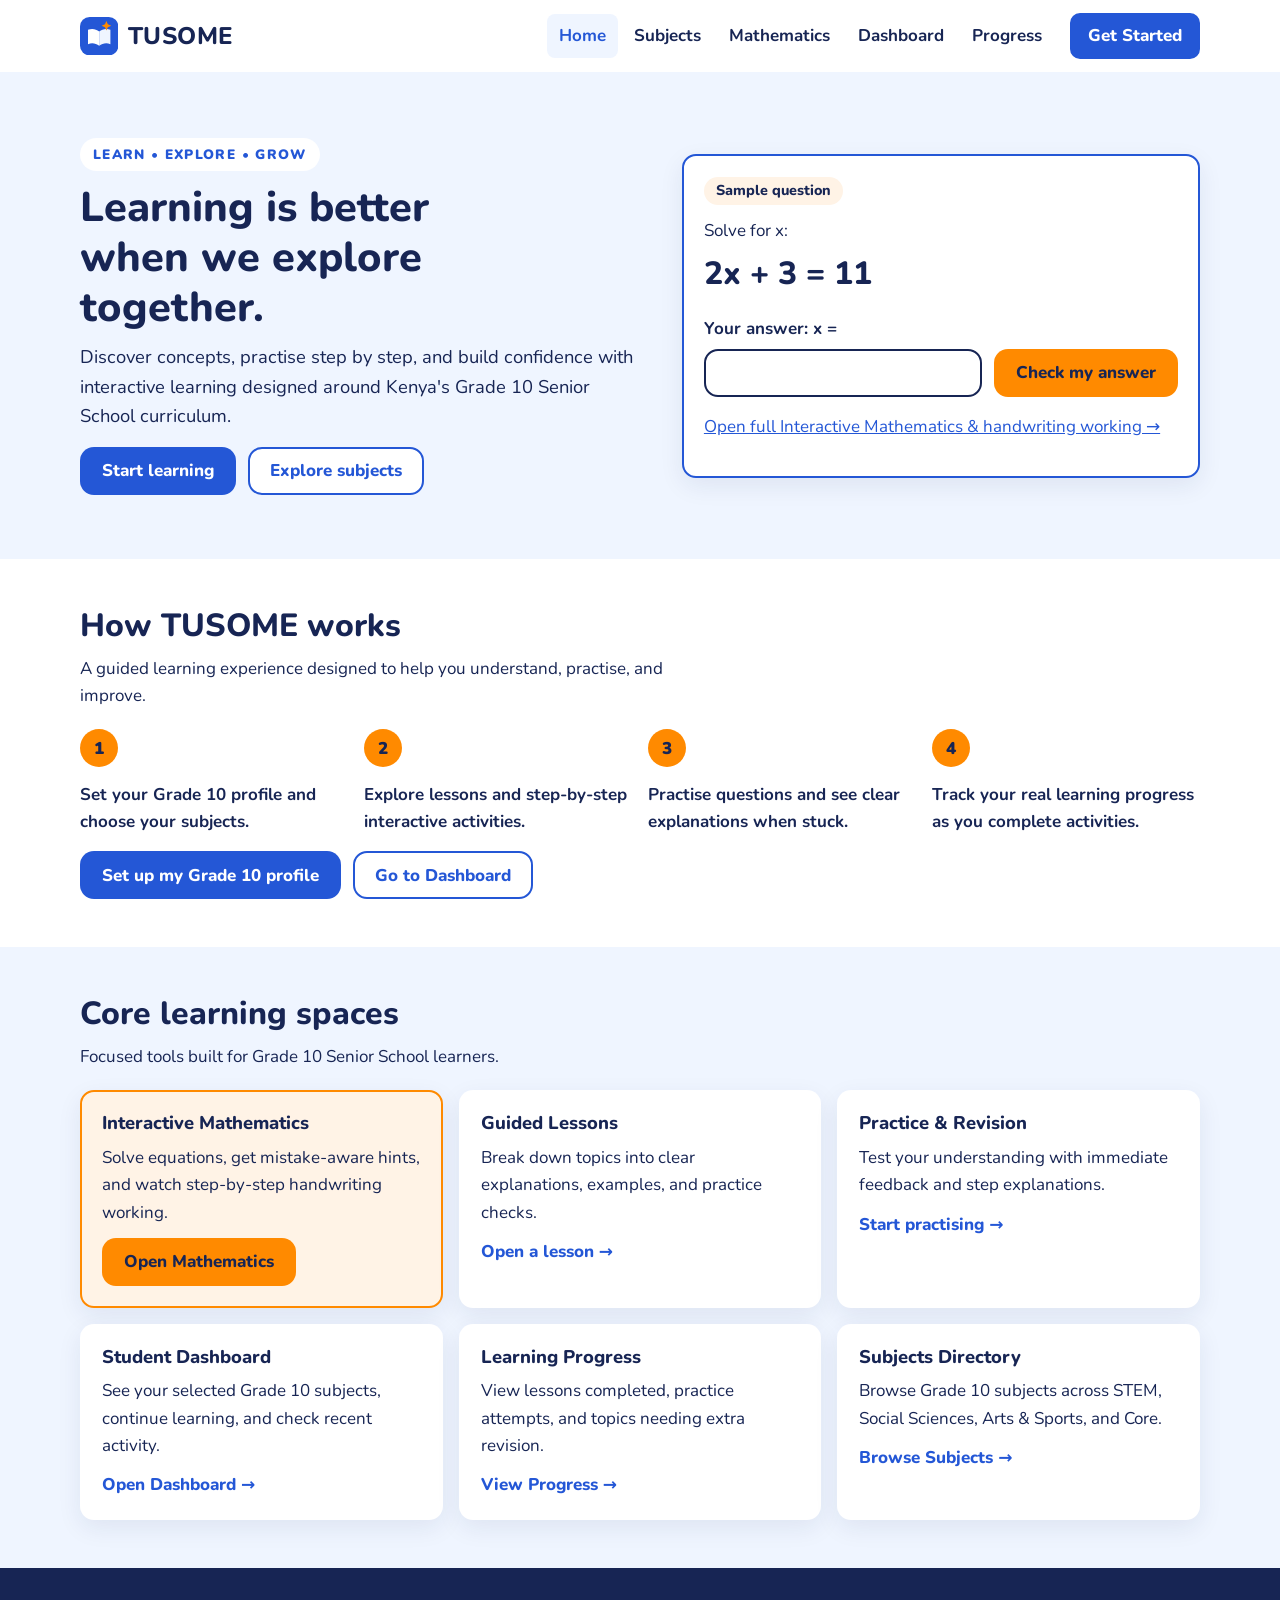
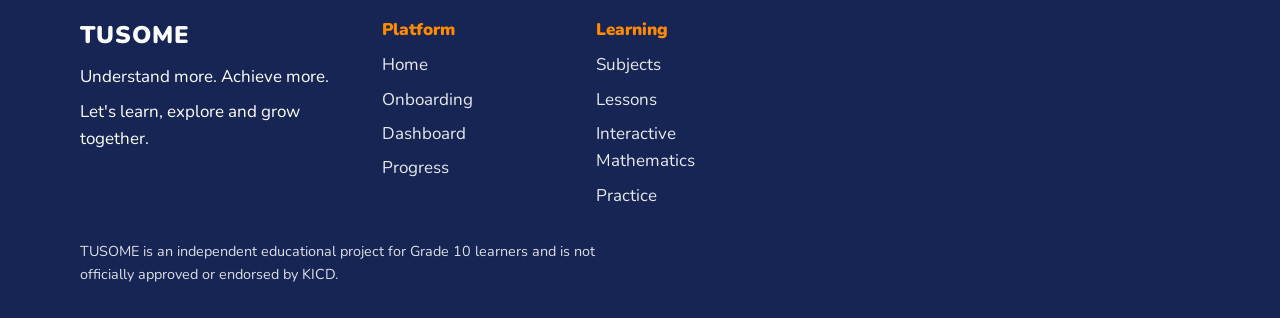
==== index.html @ 918adc2f "Add files via upload" ====
<!DOCTYPE html>
<html lang="en">
<head>
  <meta charset="UTF-8">
  <meta name="viewport" content="width=device-width, initial-scale=1">
  <title>TUSOME — Understand more. Achieve more.</title>
  <meta name="description" content="TUSOME is an interactive learning companion for Kenya's Senior School learners.">
  <meta name="theme-color" content="#2457D6">

  <link rel="preconnect" href="https://fonts.googleapis.com">
  <link rel="preconnect" href="https://fonts.gstatic.com" crossorigin>
  <link href="https://fonts.googleapis.com/css2?family=Nunito:wght@400;600;700;800&display=swap" rel="stylesheet">
  <link rel="stylesheet" href="style.css">
</head>
<body id="top">
  <a class="skip-link" href="#main">Skip to content</a>

  <header class="site-header">
    <div class="container header-inner">
      <a class="brand" href="index.html" aria-label="TUSOME home">
        <svg class="logo" viewBox="0 0 48 48" aria-hidden="true">
          <rect width="48" height="48" rx="12" fill="#2457D6"/>
          <path d="M10 16c5-2 10-1 14 2v18c-4-3-9-4-14-2z" fill="#fff"/>
          <path d="M38 16c-5-2-10-1-14 2v18c4-3 9-4 14-2z" fill="#EFF5FF"/>
          <path d="M33 5l1.8 4.2L39 11l-4.2 1.8L33 17l-1.8-4.2L27 11l4.2-1.8z" fill="#FF8A00"/>
        </svg>
        <span class="brand-name">TUSOME</span>
      </a>

      <button
        class="menu-toggle"
        id="menu-toggle"
        type="button"
        aria-expanded="false"
        aria-controls="site-nav">
        Menu
      </button>

      <nav class="site-nav" id="site-nav" aria-label="Main navigation">
        <ul>
          <li><a href="index.html" aria-current="page">Home</a></li>
          <li><a href="subjects.html">Subjects</a></li>
          <li><a href="mathematics.html">Mathematics</a></li>
          <li><a href="dashboard.html">Dashboard</a></li>
          <li><a href="progress.html">Progress</a></li>
        </ul>

        <div class="nav-account">
          <a href="onboarding.html">Get Started</a>
        </div>
      </nav>
    </div>
  </header>

  <main id="main">
    <section class="hero">
      <div class="container hero-grid">
        <div class="hero-text">
          <p class="eyebrow">LEARN • EXPLORE • GROW</p>
          <h1>Learning is better when we explore together.</h1>
          <p class="lead">
            Discover concepts, practise step by step, and build confidence with interactive
            learning designed around Kenya's Grade 10 Senior School curriculum.
          </p>
          <div class="btn-row">
            <a class="btn btn-primary" href="onboarding.html">Start learning</a>
            <a class="btn btn-secondary" href="subjects.html">Explore subjects</a>
          </div>
        </div>

        <section class="demo" id="try" aria-labelledby="demo-title">
          <p class="demo-tag" id="demo-title">Sample question</p>
          <p class="demo-q">Solve for x:</p>
          <p class="equation" id="demo-equation" aria-live="off"></p>

          <form id="demo-form" novalidate>
            <label for="demo-answer">Your answer: x =</label>
            <div class="answer-row">
              <input id="demo-answer" type="text" inputmode="numeric" autocomplete="off">
              <button class="btn btn-accent" type="submit">Check my answer</button>
            </div>
          </form>

          <p class="feedback" id="demo-feedback" role="status" aria-live="polite"></p>
          <ol class="steps" id="demo-steps"></ol>

          <div class="btn-row">
            <button class="btn btn-secondary" id="demo-next" type="button" hidden>
              Show next step
            </button>
            <button class="btn btn-secondary" id="demo-again" type="button" hidden>
              Try a similar question
            </button>
          </div>

          <p>
            <a href="mathematics.html">Open full Interactive Mathematics & handwriting working →</a>
          </p>
        </section>
      </div>
    </section>

    <section class="section" id="how" aria-labelledby="how-title">
      <div class="container">
        <h2 id="how-title">How TUSOME works</h2>
        <p class="section-sub">
          A guided learning experience designed to help you understand, practise, and improve.
        </p>
        <ol class="how-list">
          <li>Set your Grade 10 profile and choose your subjects.</li>
          <li>Explore lessons and step-by-step interactive activities.</li>
          <li>Practise questions and see clear explanations when stuck.</li>
          <li>Track your real learning progress as you complete activities.</li>
        </ol>
        <div class="btn-row">
          <a class="btn btn-primary" href="onboarding.html">Set up my Grade 10 profile</a>
          <a class="btn btn-secondary" href="dashboard.html">Go to Dashboard</a>
        </div>
      </div>
    </section>

    <section class="section section-pale" id="explore" aria-labelledby="explore-title">
      <div class="container">
        <h2 id="explore-title">Core learning spaces</h2>
        <p class="section-sub">
          Focused tools built for Grade 10 Senior School learners.
        </p>
        <div class="experience-grid">
          <article class="experience experience-live">
            <h3>Interactive Mathematics</h3>
            <p>Solve equations, get mistake-aware hints, and watch step-by-step handwriting working.</p>
            <a class="btn btn-accent" href="mathematics.html">Open Mathematics</a>
          </article>

          <article class="experience">
            <h3>Guided Lessons</h3>
            <p>Break down topics into clear explanations, examples, and practice checks.</p>
            <a href="lesson.html?subject=maths">Open a lesson →</a>
          </article>

          <article class="experience">
            <h3>Practice & Revision</h3>
            <p>Test your understanding with immediate feedback and step explanations.</p>
            <a href="practice.html">Start practising →</a>
          </article>

          <article class="experience">
            <h3>Student Dashboard</h3>
            <p>See your selected Grade 10 subjects, continue learning, and check recent activity.</p>
            <a href="dashboard.html">Open Dashboard →</a>
          </article>

          <article class="experience">
            <h3>Learning Progress</h3>
            <p>View lessons completed, practice attempts, and topics needing extra revision.</p>
            <a href="progress.html">View Progress →</a>
          </article>

          <article class="experience">
            <h3>Subjects Directory</h3>
            <p>Browse Grade 10 subjects across STEM, Social Sciences, Arts & Sports, and Core.</p>
            <a href="subjects.html">Browse Subjects →</a>
          </article>
        </div>
      </div>
    </section>
  </main>

  <footer class="site-footer">
    <div class="container footer-grid">
      <div class="footer-about">
        <p class="footer-brand">TUSOME</p>
        <p>Understand more. Achieve more.</p>
        <p>Let's learn, explore and grow together.</p>
      </div>
      <div class="footer-column">
        <p class="footer-heading">Platform</p>
        <ul class="footer-links">
          <li><a href="index.html">Home</a></li>
          <li><a href="onboarding.html">Onboarding</a></li>
          <li><a href="dashboard.html">Dashboard</a></li>
          <li><a href="progress.html">Progress</a></li>
        </ul>
      </div>
      <div class="footer-column">
        <p class="footer-heading">Learning</p>
        <ul class="footer-links">
          <li><a href="subjects.html">Subjects</a></li>
          <li><a href="lesson.html?subject=maths">Lessons</a></li>
          <li><a href="mathematics.html">Interactive Mathematics</a></li>
          <li><a href="practice.html">Practice</a></li>
        </ul>
      </div>
    </div>
    <div class="container">
      <p class="footer-note">
        TUSOME is an independent educational project for Grade 10 learners and is not officially approved or endorsed by KICD.
      </p>
    </div>
  </footer>

  <script src="data.js" defer></script>
  <script src="app.js" defer></script>
  <script src="demo.js" defer></script>
</body>
</html>
---- style.css ----
/* =========================================================
   TUSOME — Main Stylesheet
   Mobile-first, accessible and responsive
   ========================================================= */

/* 1. Brand colours and shared settings */
:root {
  --blue: #2457D6;
  --orange: #FF8A00;
  --white: #FFFFFF;
  --navy: #172554;
  --pale-blue: #EFF5FF;
  --soft-orange: #FFF3E6;

  --radius: 14px;
  --space: 1rem;
  --font: "Nunito", "Segoe UI", system-ui, -apple-system, Arial, sans-serif;

  --shadow: 0 8px 24px rgba(23, 37, 84, 0.08);
  --shadow-hover: 0 12px 28px rgba(23, 37, 84, 0.14);
}

/* 2. Basic page styles */
*, *::before, *::after {
  box-sizing: border-box;
}

html {
  scroll-behavior: smooth;
  scroll-padding-top: 5rem;
}

body {
  margin: 0;
  font-family: var(--font);
  font-size: 1.0625rem;
  line-height: 1.6;
  color: var(--navy);
  background: var(--white);
}

h1, h2, h3, h4 {
  line-height: 1.2;
  margin: 0 0 0.6rem;
  font-weight: 800;
}

h1 { font-size: 2rem; }
h2 { font-size: 1.6rem; }
h3 { font-size: 1.15rem; }

p {
  margin: 0 0 1rem;
  max-width: 60ch;
}

a {
  color: var(--blue);
}

img, svg {
  max-width: 100%;
}

button, input, select, textarea {
  font: inherit;
}

.container {
  width: min(100% - 2rem, 70rem);
  margin-inline: auto;
}

.sr-only {
  position: absolute;
  width: 1px;
  height: 1px;
  overflow: hidden;
  clip: rect(0 0 0 0);
  white-space: nowrap;
}

/* Accessibility */
.skip-link {
  position: absolute;
  left: 0.5rem;
  top: -4rem;
  z-index: 100;
  background: var(--navy);
  color: var(--white);
  padding: 0.6rem 1rem;
  border-radius: 8px;
}

.skip-link:focus {
  top: 0.5rem;
}

:focus-visible {
  outline: 3px solid var(--orange);
  outline-offset: 3px;
}

/* 3. Header and navigation */
.site-header {
  position: sticky;
  top: 0;
  z-index: 50;
  background: var(--white);
  border-bottom: 2px solid var(--pale-blue);
}

.header-inner {
  display: flex;
  align-items: center;
  justify-content: space-between;
  min-height: 4.5rem;
  flex-wrap: wrap;
  gap: 0.5rem;
}

.brand {
  display: flex;
  align-items: center;
  gap: 0.6rem;
  text-decoration: none;
  color: var(--navy);
}

.logo {
  width: 2.4rem;
  height: 2.4rem;
}

.brand-name {
  font-size: 1.5rem;
  font-weight: 800;
  letter-spacing: 0.02em;
}

.menu-toggle {
  font: inherit;
  font-weight: 700;
  color: var(--navy);
  background: var(--pale-blue);
  border: 0;
  border-radius: var(--radius);
  min-height: 2.75rem;
  padding: 0 1rem;
  cursor: pointer;
}

.site-nav {
  display: none;
  width: 100%;
  padding-bottom: 1rem;
}

.site-nav.open {
  display: block;
}

.site-nav ul {
  list-style: none;
  margin: 0 0 0.75rem;
  padding: 0;
}

.site-nav li a {
  display: block;
  padding: 0.75rem;
  text-decoration: none;
  color: var(--navy);
  font-weight: 700;
  border-radius: 8px;
}

.site-nav li a:hover,
.site-nav li a[aria-current="page"] {
  background: var(--pale-blue);
  color: var(--blue);
}

.lang select {
  font: inherit;
  color: var(--navy);
  background: var(--white);
  border: 2px solid var(--blue);
  border-radius: var(--radius);
  min-height: 2.75rem;
  padding: 0 0.75rem;
}

/* Account links in the navigation */
.nav-account {
  display: flex;
  flex-wrap: wrap;
  gap: 0.5rem;
  margin-top: 0.75rem;
}

.nav-account a {
  display: inline-flex;
  align-items: center;
  justify-content: center;
  min-height: 2.7rem;
  padding: 0.45rem 1rem;
  border-radius: 10px;
  text-decoration: none;
  font-weight: 800;
}

.nav-account a:first-child {
  color: var(--blue);
  border: 2px solid var(--blue);
}

.nav-account a:last-child {
  color: var(--white);
  background: var(--blue);
}

.nav-account a:hover {
  filter: brightness(0.94);
}

/* 4. Buttons */
.btn-row {
  display: flex;
  flex-wrap: wrap;
  gap: 0.75rem;
  margin-top: 1rem;
}

.btn {
  display: inline-flex;
  align-items: center;
  justify-content: center;
  min-height: 3rem;
  padding: 0 1.25rem;
  font: inherit;
  font-weight: 800;
  text-decoration: none;
  cursor: pointer;
  border: 2px solid transparent;
  border-radius: var(--radius);
  transition: transform 0.2s ease, filter 0.2s ease;
}

.btn[hidden] {
  display: none;
}

.btn-primary {
  background: var(--blue);
  color: var(--white);
}

.btn-secondary {
  background: var(--white);
  color: var(--blue);
  border-color: var(--blue);
}

/* Navy text on orange improves readability */
.btn-accent {
  background: var(--orange);
  color: var(--navy);
}

.btn:hover {
  filter: brightness(0.95);
  transform: translateY(-2px);
}

/* 5. Hero section */
.hero {
  background: var(--pale-blue);
  padding: 2.5rem 0;
  overflow: hidden;
}

.hero-grid {
  display: grid;
  gap: 2rem;
  align-items: center;
}

.hero h1 {
  max-width: 15ch;
  color: var(--navy);
}

.hero .lead {
  font-size: 1.15rem;
  max-width: 55ch;
}

.eyebrow {
  display: inline-block;
  margin-bottom: 0.75rem;
  color: var(--blue);
  font-size: 0.85rem;
  font-weight: 900;
  letter-spacing: 0.1em;
  text-transform: uppercase;
}

.hero .eyebrow {
  background: var(--white);
  padding: 0.35rem 0.8rem;
  border-radius: 999px;
}

/* 6. Mathematics demonstration */
.demo {
  background: var(--white);
  border: 2px solid var(--blue);
  border-radius: var(--radius);
  padding: 1.25rem;
  box-shadow: var(--shadow);
}

.demo-tag {
  display: inline-block;
  margin: 0 0 0.75rem;
  padding: 0.15rem 0.75rem;
  background: var(--soft-orange);
  border-radius: 999px;
  font-weight: 800;
  font-size: 0.9rem;
}

.demo-q {
  margin-bottom: 0.25rem;
}

.equation {
  font-size: 2rem;
  font-weight: 800;
  margin-bottom: 1rem;
}

.demo label {
  display: block;
  font-weight: 700;
  margin-bottom: 0.4rem;
}

.answer-row {
  display: flex;
  flex-wrap: wrap;
  gap: 0.75rem;
}

.answer-row input {
  flex: 1 1 6rem;
  min-width: 0;
  min-height: 3rem;
  font: inherit;
  font-size: 1.2rem;
  color: var(--navy);
  border: 2px solid var(--navy);
  border-radius: var(--radius);
  padding: 0 0.75rem;
}

.feedback {
  margin: 1rem 0 0;
  font-weight: 700;
}

.feedback.is-correct {
  border-left: 6px solid var(--blue);
  background: var(--pale-blue);
  padding: 0.75rem;
  border-radius: 8px;
}

.feedback.is-wrong {
  border-left: 6px solid var(--orange);
  background: var(--soft-orange);
  padding: 0.75rem;
  border-radius: 8px;
}

.feedback:empty {
  display: none;
}

.steps {
  margin: 1rem 0 0;
  padding-left: 1.4rem;
}

.steps li {
  margin-bottom: 0.5rem;
}

.steps .math {
  font-weight: 800;
  font-size: 1.2rem;
  white-space: nowrap;
}

.steps li:last-child {
  animation: write-in 0.5s ease-out;
}

@keyframes write-in {
  from {
    opacity: 0;
    transform: translateX(-8px);
  }
  to {
    opacity: 1;
    transform: none;
  }
}

/* 7. General sections */
.section {
  padding: 3rem 0;
}

.section-pale {
  background: var(--pale-blue);
}

.section-sub {
  color: var(--navy);
  margin-bottom: 1.25rem;
}

.section-action {
  display: inline-flex;
  align-items: center;
  gap: 0.35rem;
  margin-top: 1rem;
  font-weight: 800;
  text-decoration: none;
}

.section-action:hover {
  text-decoration: underline;
}

/* 8. How it works */
.how-list {
  list-style: none;
  counter-reset: step;
  margin: 1.25rem 0 0;
  padding: 0;
  display: grid;
  gap: 1rem;
}

.how-list li {
  counter-increment: step;
  position: relative;
  padding: 0.25rem 0 0.25rem 3.25rem;
  font-weight: 700;
}

.how-list li::before {
  content: counter(step);
  position: absolute;
  left: 0;
  top: 0;
  width: 2.4rem;
  height: 2.4rem;
  border-radius: 50%;
  display: grid;
  place-items: center;
  background: var(--orange);
  color: var(--navy);
  font-weight: 900;
}

/* 9. Learning experience cards */
.experience-grid {
  display: grid;
  gap: 1rem;
  margin-top: 1.25rem;
}

.experience {
  background: var(--white);
  border-radius: var(--radius);
  padding: 1.25rem;
  border: 2px solid transparent;
  box-shadow: var(--shadow);
  transition: transform 0.2s ease, box-shadow 0.2s ease;
}

.experience:hover {
  transform: translateY(-4px);
  box-shadow: var(--shadow-hover);
}

.experience h3 {
  color: var(--navy);
}

.experience p {
  margin-bottom: 0.75rem;
}

.experience a {
  font-weight: 800;
  text-decoration: none;
}

.experience a:hover {
  text-decoration: underline;
}

.experience-live {
  border-color: var(--orange);
  background: var(--soft-orange);
}

.tag {
  display: inline-block;
  padding: 0.15rem 0.75rem;
  border-radius: 999px;
  background: var(--pale-blue);
  border: 1px solid var(--blue);
  font-size: 0.9rem;
  font-weight: 700;
}

/* 10. Pathways */
.path-list {
  list-style: none;
  margin: 1.25rem 0 0;
  padding: 0;
  display: grid;
  gap: 1rem;
}

.path-list li {
  border-left: 6px solid var(--blue);
  padding: 0.75rem 1rem;
  background: var(--white);
  border-radius: 0 var(--radius) var(--radius) 0;
}

.path-list li:nth-child(2) {
  border-color: var(--orange);
}

.path-list li:nth-child(3) {
  border-color: var(--navy);
}

.path-list p {
  margin: 0;
}

.path-list a {
  text-decoration: none;
  font-weight: 800;
}

/* 11. Student learning space */
.learning-space {
  background: var(--soft-orange);
  padding: 3rem 0;
}

.learning-grid {
  display: grid;
  gap: 1rem;
  margin-top: 1.25rem;
}

.learning-card {
  background: var(--white);
  padding: 1.25rem;
  border-radius: var(--radius);
  box-shadow: var(--shadow);
}

.learning-card h3 {
  color: var(--blue);
}

.learning-card a {
  font-weight: 800;
  text-decoration: none;
}

.learning-card a:hover {
  text-decoration: underline;
}

/* 12. Footer */
.site-footer {
  background: var(--navy);
  color: var(--white);
  padding: 3rem 0 1.5rem;
}

.site-footer p {
  margin-bottom: 0.5rem;
}

.site-footer a {
  color: var(--white);
}

.footer-brand {
  font-size: 1.5rem;
  font-weight: 900;
  letter-spacing: 0.04em;
}

.footer-note {
  font-size: 0.9rem;
  opacity: 0.85;
  margin-top: 1.5rem;
}

.footer-grid {
  display: grid;
  gap: 2rem;
}

.footer-about {
  max-width: 32ch;
}

.footer-column {
  min-width: 0;
}

.footer-heading {
  font-weight: 900;
  color: var(--orange);
  margin-bottom: 0.75rem;
}

.footer-links {
  list-style: none;
  margin: 0;
  padding: 0;
}

.footer-links li {
  margin-bottom: 0.45rem;
}

.footer-links a {
  text-decoration: none;
  opacity: 0.9;
}

.footer-links a:hover {
  opacity: 1;
  text-decoration: underline;
}

.footer-legal {
  display: flex;
  flex-wrap: wrap;
  gap: 0.75rem 1.25rem;
  border-top: 1px solid rgba(255, 255, 255, 0.2);
  margin-top: 2rem;
  padding-top: 1rem;
  font-size: 0.9rem;
}

.footer-legal a {
  text-decoration: none;
}

.footer-legal a:hover {
  text-decoration: underline;
}

/* 13. Larger screens */
@media (min-width: 48rem) {
  h1 { font-size: 2.6rem; }
  h2 { font-size: 2rem; }

  .menu-toggle {
    display: none;
  }

  .site-nav {
    display: flex;
    align-items: center;
    gap: 1rem;
    width: auto;
    padding: 0;
  }

  .site-nav ul {
    display: flex;
    align-items: center;
    gap: 0.25rem;
    margin: 0;
  }

  .site-nav li a {
    padding: 0.5rem 0.75rem;
  }

  .nav-account {
    margin: 0;
  }

  .hero {
    padding: 4rem 0;
  }

  .hero-grid {
    grid-template-columns: 1.1fr 1fr;
    align-items: center;
  }

  .how-list {
    grid-template-columns: repeat(4, 1fr);
  }

  .how-list li {
    padding: 3.25rem 0 0;
  }

  .experience-grid {
    grid-template-columns: repeat(3, 1fr);
  }

  .path-list {
    grid-template-columns: repeat(3, 1fr);
  }

  .learning-grid {
    grid-template-columns: repeat(2, 1fr);
  }

  .footer-grid {
    grid-template-columns: 1.5fr repeat(2, 1fr);
    gap: 2.5rem;
  }
}

@media (min-width: 64rem) {
  .learning-grid {
    grid-template-columns: repeat(4, 1fr);
  }

  .footer-grid {
    grid-template-columns: 1.5fr repeat(4, 1fr);
  }
}

/* 14. Respect reduced-motion preferences */
@media (prefers-reduced-motion: reduce) {
  html {
    scroll-behavior: auto;
  }

  *, *::before, *::after {
    animation: none !important;
    transition: none !important;
  }
}


/* Onboarding, Dashboard & Progress */
.card-panel {
  background: var(--white);
  border: 2px solid var(--pale-blue);
  border-radius: var(--radius);
  padding: 1.5rem;
  box-shadow: var(--shadow);
  margin-bottom: 1.5rem;
}

.form-group {
  margin-bottom: 1.25rem;
}

.form-group label,
.subject-fieldset legend {
  display: block;
  font-weight: 800;
  margin-bottom: 0.45rem;
  color: var(--navy);
}

.form-group input[type="text"],
.form-group select {
  width: 100%;
  min-height: 2.85rem;
  padding: 0.55rem 0.85rem;
  border: 2px solid var(--navy);
  border-radius: var(--radius);
  background: var(--white);
  color: var(--navy);
}

.form-row-two {
  display: grid;
  gap: 1rem;
}

.filter-bar {
  display: flex;
  flex-wrap: wrap;
  gap: 0.5rem;
  margin-bottom: 1rem;
}

.chip {
  min-height: 2.5rem;
  padding: 0.35rem 0.9rem;
  border-radius: 999px;
  border: 2px solid var(--blue);
  background: var(--white);
  color: var(--blue);
  font-weight: 800;
  cursor: pointer;
}

.chip.is-active {
  background: var(--blue);
  color: var(--white);
}

.choice-grid {
  display: grid;
  gap: 0.75rem;
}

.choice-card {
  display: flex;
  align-items: center;
  gap: 0.75rem;
  padding: 0.85rem 1rem;
  border: 2px solid var(--pale-blue);
  border-radius: var(--radius);
  background: var(--white);
  cursor: pointer;
}

.choice-card.is-selected {
  border-color: var(--blue);
  background: var(--pale-blue);
}

.choice-card input {
  width: 1.15rem;
  height: 1.15rem;
  accent-color: var(--blue);
}

.choice-text {
  display: flex;
  flex-direction: column;
}

.choice-text small {
  opacity: 0.8;
  font-weight: 600;
}

.stats-grid {
  display: grid;
  grid-template-columns: repeat(2, 1fr);
  gap: 1rem;
  margin: 1.5rem 0;
}

.stat-card {
  background: var(--pale-blue);
  border-left: 6px solid var(--blue);
  border-radius: var(--radius);
  padding: 1rem 1.25rem;
}

.stat-card:nth-child(2) {
  border-left-color: var(--orange);
  background: var(--soft-orange);
}

.stat-value {
  display: block;
  font-size: 1.85rem;
  font-weight: 800;
  line-height: 1.1;
}

.stat-label {
  font-weight: 700;
  font-size: 0.95rem;
}

.dash-two-col {
  display: grid;
  gap: 1.25rem;
}

.section-header-inline {
  display: flex;
  flex-wrap: wrap;
  align-items: center;
  justify-content: space-between;
  gap: 1rem;
}

.activity-list {
  margin: 0;
  padding-left: 1.25rem;
}

.activity-list li {
  margin-bottom: 0.6rem;
  font-weight: 600;
}

@media (min-width: 48rem) {
  .form-row-two {
    grid-template-columns: repeat(2, 1fr);
  }

  .choice-grid {
    grid-template-columns: repeat(2, 1fr);
  }

  .stats-grid {
    grid-template-columns: repeat(4, 1fr);
  }

  .dash-two-col {
    grid-template-columns: repeat(2, 1fr);
  }
}

@media (min-width: 64rem) {
  .choice-grid {
    grid-template-columns: repeat(3, 1fr);
  }
}


/* Interactive Mathematics & Handwriting Canvas */
.math-toolbar {
  display: flex;
  flex-wrap: wrap;
  align-items: center;
  gap: 0.75rem;
  margin-bottom: 1.5rem;
}

.math-toolbar label {
  font-weight: 800;
}

.math-toolbar select {
  flex: 1 1 16rem;
  min-height: 2.85rem;
  padding: 0.5rem 0.85rem;
  border: 2px solid var(--navy);
  border-radius: var(--radius);
  background: var(--white);
  color: var(--navy);
}

.math-layout {
  display: grid;
  gap: 1.5rem;
  align-items: start;
}

.math-prompt-note {
  font-size: 0.98rem;
  opacity: 0.9;
}

.board-header {
  display: flex;
  flex-wrap: wrap;
  align-items: flex-start;
  justify-content: space-between;
  gap: 0.75rem;
}

.narration-controls {
  display: flex;
  flex-wrap: wrap;
  gap: 0.4rem;
}

.voice-status {
  font-size: 0.92rem;
  font-weight: 700;
  color: var(--blue);
  margin-bottom: 0.75rem;
}

.canvas-frame {
  border: 2px solid var(--navy);
  border-radius: var(--radius);
  overflow: hidden;
  background: #FFFDF9;
}

#math-canvas {
  display: block;
  width: 100%;
  height: auto;
}

@media (min-width: 60rem) {
  .math-layout {
    grid-template-columns: 1fr 1.15fr;
  }
}



/* Lessons & Practice */
.lesson-picker {
  display: flex;
  flex-wrap: wrap;
  align-items: center;
  gap: 0.75rem;
  margin-bottom: 1.25rem;
}

.lesson-picker label {
  font-weight: 800;
}

.lesson-picker select {
  flex: 1 1 16rem;
  min-height: 2.85rem;
  padding: 0.5rem 0.85rem;
  border: 2px solid var(--navy);
  border-radius: var(--radius);
  background: var(--white);
  color: var(--navy);
}

.example-box {
  background: var(--pale-blue);
  border-left: 6px solid var(--blue);
  border-radius: 0 var(--radius) var(--radius) 0;
  padding: 1rem 1.25rem;
  margin: 1.25rem 0;
}

.alt-explanation {
  background: var(--soft-orange);
  border-left: 6px solid var(--orange);
  border-radius: 0 var(--radius) var(--radius) 0;
  padding: 1rem 1.25rem;
  margin-top: 1.25rem;
}

.option-list {
  display: grid;
  gap: 0.75rem;
  margin: 1rem 0;
}

.option-card {
  display: flex;
  align-items: center;
  gap: 0.75rem;
  padding: 0.85rem 1rem;
  border: 2px solid var(--pale-blue);
  border-radius: var(--radius);
  background: var(--white);
  cursor: pointer;
  font-weight: 700;
}

.option-card input {
  width: 1.15rem;
  height: 1.15rem;
  accent-color: var(--blue);
}
/* Deeper Lesson Layout */
.outcomes-box {
  background: var(--pale-blue);
  border-radius: var(--radius);
  padding: 1rem 1.25rem;
  margin-bottom: 1.5rem;
}

.outcomes-list {
  margin: 0.5rem 0 0;
  padding-left: 1.25rem;
}

.outcomes-list li {
  margin-bottom: 0.4rem;
  font-weight: 700;
}

.lesson-sections {
  margin-bottom: 1.5rem;
}

.lesson-block {
  padding: 0.85rem 0;
  border-bottom: 1px solid var(--pale-blue);
}

.lesson-block:last-child {
  border-bottom: 0;
}

.pitfall-note {
  margin-top: 0.85rem;
  padding: 0.65rem 0.85rem;
  background: var(--white);
  border-radius: 8px;
  font-weight: 700;
  font-size: 0.95rem;
}

.mini-check-box {
  background: var(--pale-blue);
  border-radius: var(--radius);
  padding: 1rem 1.25rem;
  margin-top: 1.25rem;
}
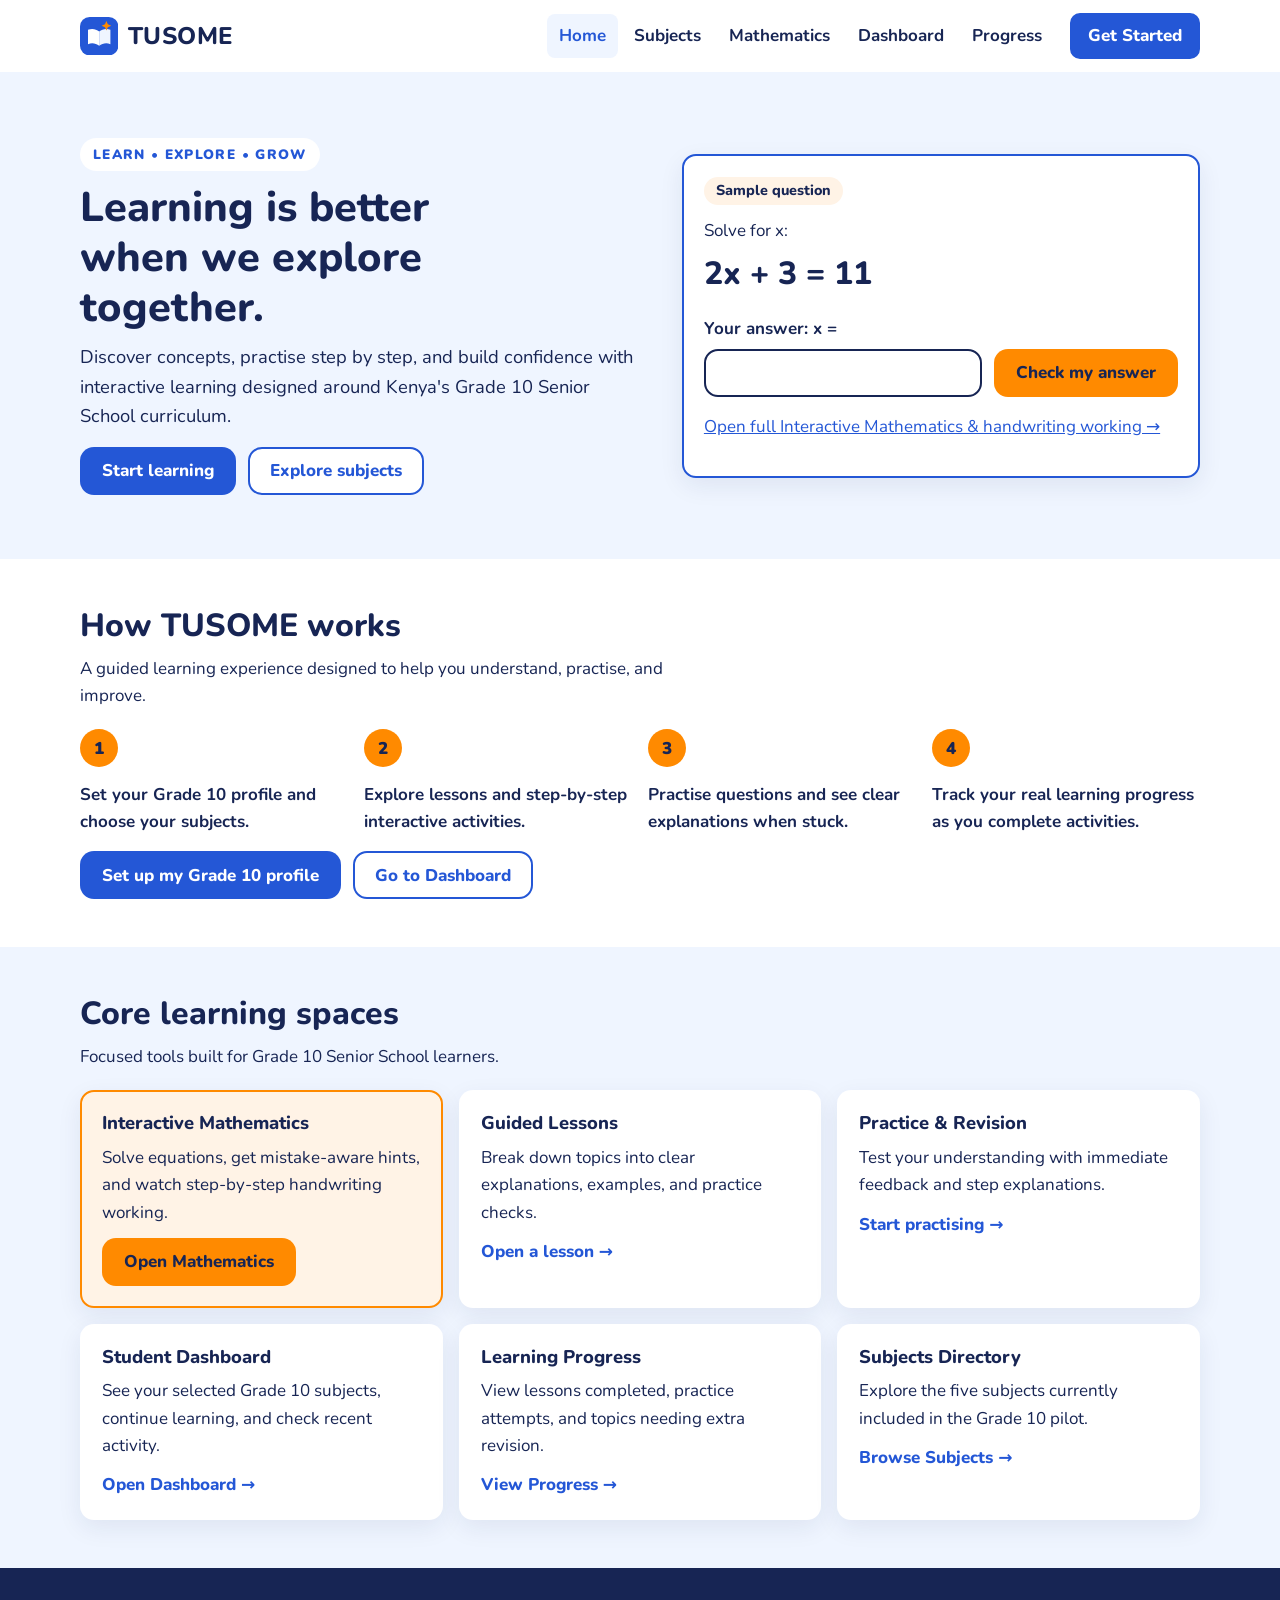
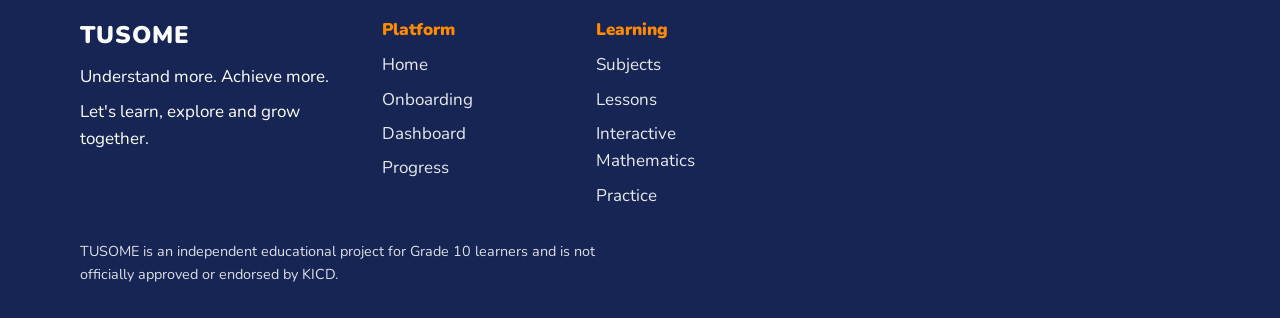
==== commit 3c0c176c: "Add Physics lesson and clarify pilot subject availability" ====
--- a/index.html
+++ b/index.html
@@ -158,7 +158,7 @@
 
           <article class="experience">
             <h3>Subjects Directory</h3>
-            <p>Browse Grade 10 subjects across STEM, Social Sciences, Arts & Sports, and Core.</p>
+            <p>Explore the five subjects currently included in the Grade 10 pilot.</p>
             <a href="subjects.html">Browse Subjects →</a>
           </article>
         </div>
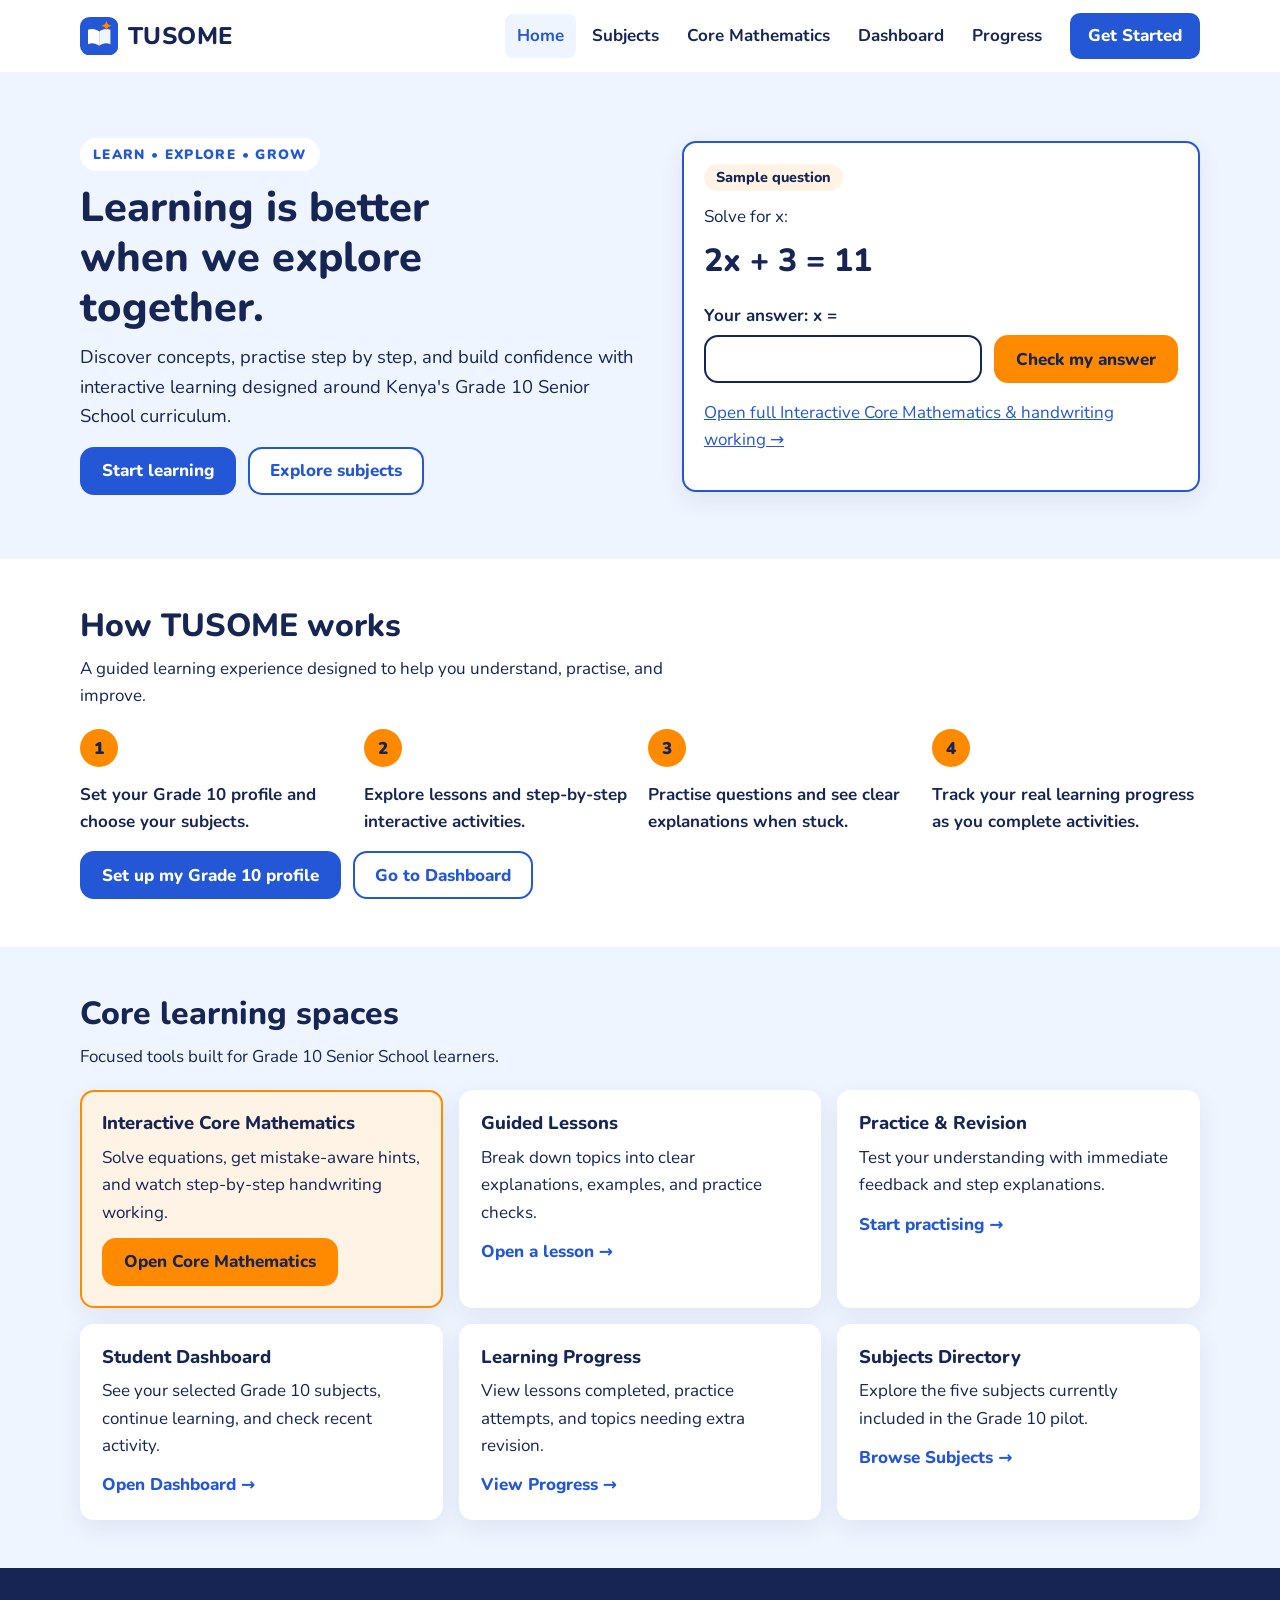
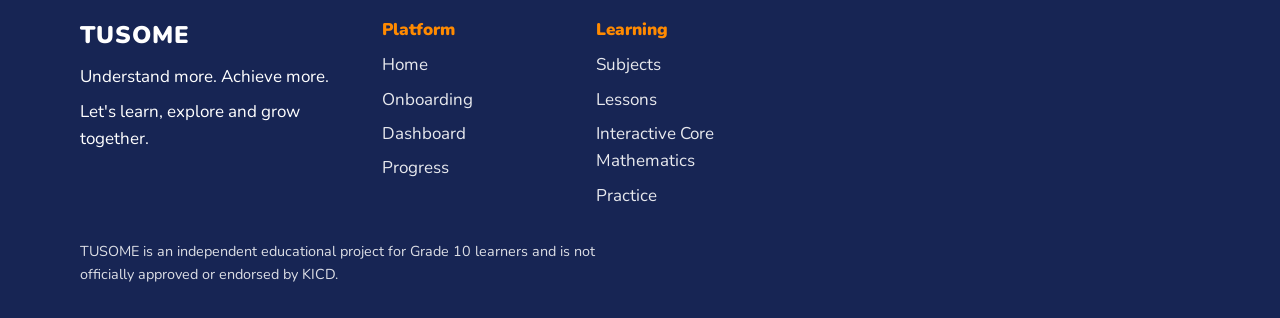
==== commit fe43641e: "Use the official Core Mathematics subject label consistently" ====
--- a/index.html
+++ b/index.html
@@ -40,7 +40,7 @@
         <ul>
           <li><a href="index.html" aria-current="page">Home</a></li>
           <li><a href="subjects.html">Subjects</a></li>
-          <li><a href="mathematics.html">Mathematics</a></li>
+          <li><a href="mathematics.html">Core Mathematics</a></li>
           <li><a href="dashboard.html">Dashboard</a></li>
           <li><a href="progress.html">Progress</a></li>
         </ul>
@@ -94,7 +94,7 @@
           </div>
 
           <p>
-            <a href="mathematics.html">Open full Interactive Mathematics & handwriting working →</a>
+            <a href="mathematics.html">Open full Interactive Core Mathematics & handwriting working →</a>
           </p>
         </section>
       </div>
@@ -127,9 +127,9 @@
         </p>
         <div class="experience-grid">
           <article class="experience experience-live">
-            <h3>Interactive Mathematics</h3>
+            <h3>Interactive Core Mathematics</h3>
             <p>Solve equations, get mistake-aware hints, and watch step-by-step handwriting working.</p>
-            <a class="btn btn-accent" href="mathematics.html">Open Mathematics</a>
+            <a class="btn btn-accent" href="mathematics.html">Open Core Mathematics</a>
           </article>
 
           <article class="experience">
@@ -187,7 +187,7 @@
         <ul class="footer-links">
           <li><a href="subjects.html">Subjects</a></li>
           <li><a href="lesson.html?subject=maths">Lessons</a></li>
-          <li><a href="mathematics.html">Interactive Mathematics</a></li>
+          <li><a href="mathematics.html">Interactive Core Mathematics</a></li>
           <li><a href="practice.html">Practice</a></li>
         </ul>
       </div>
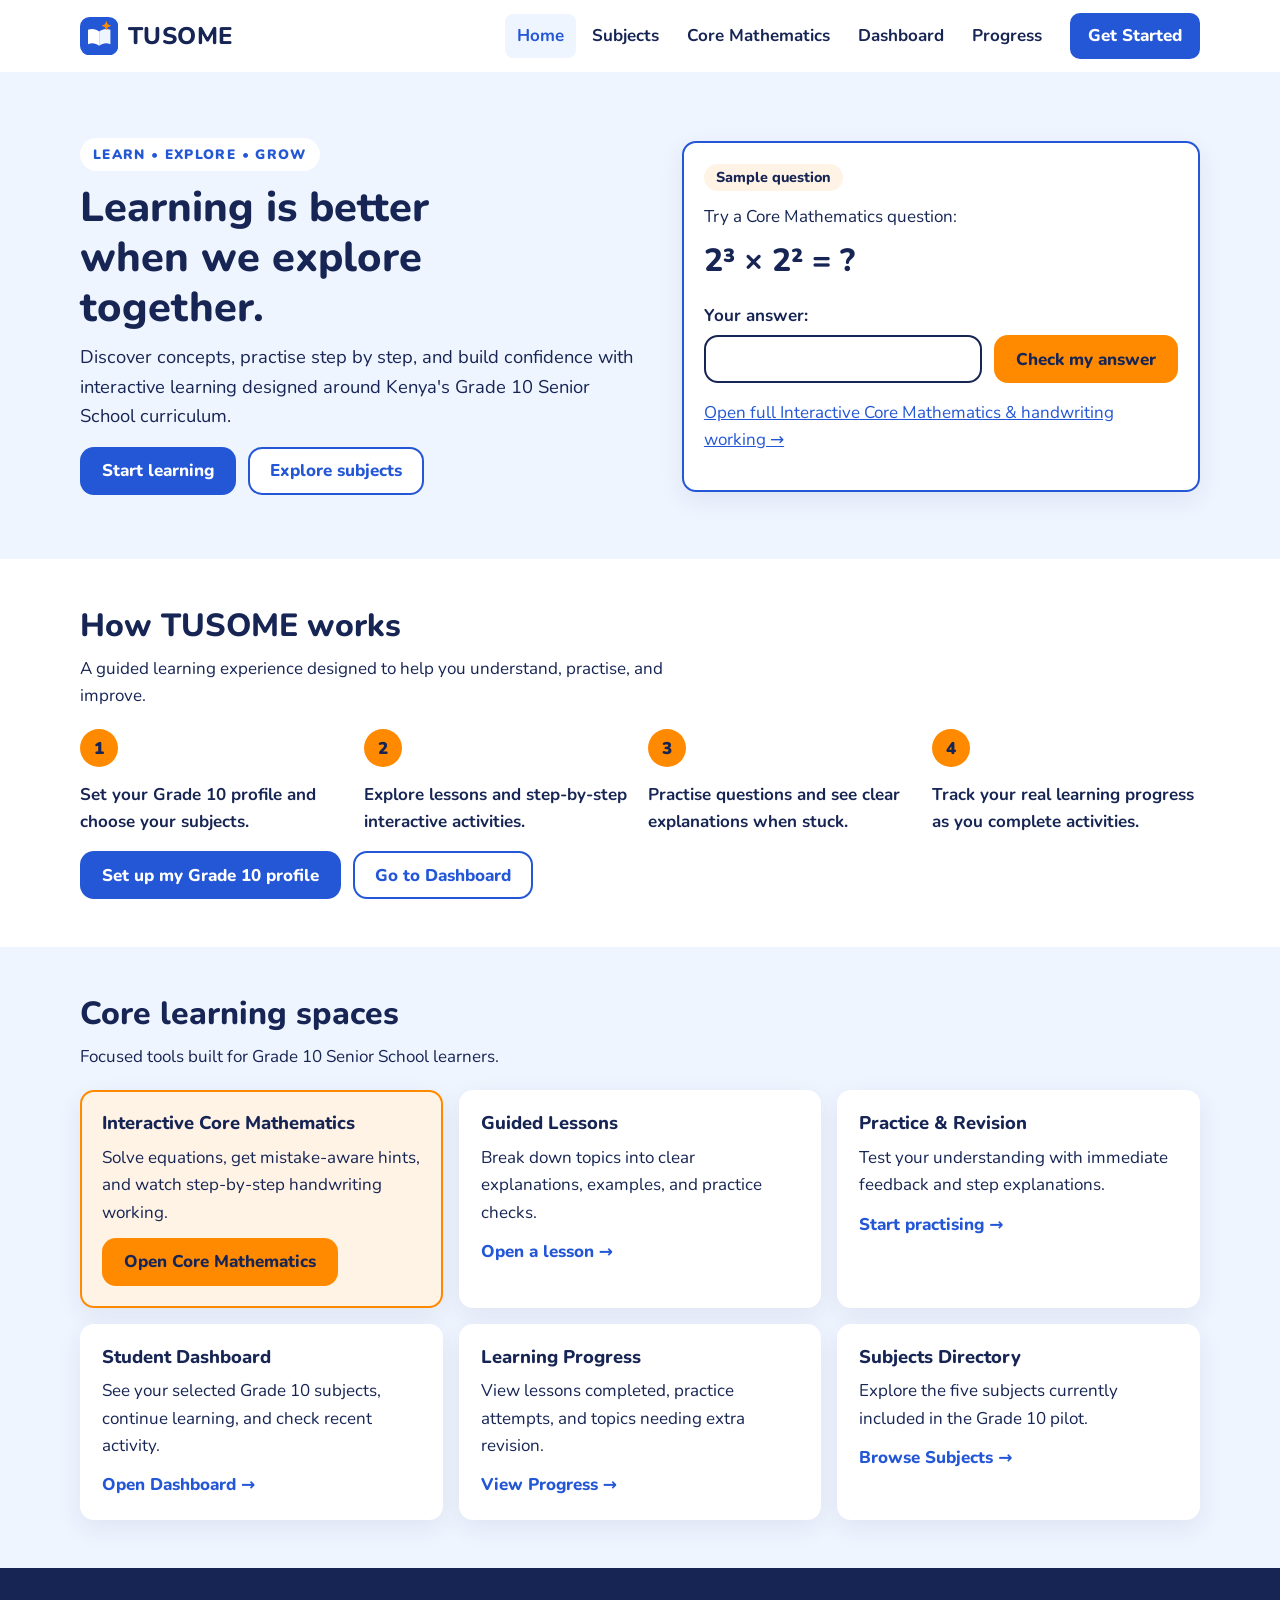
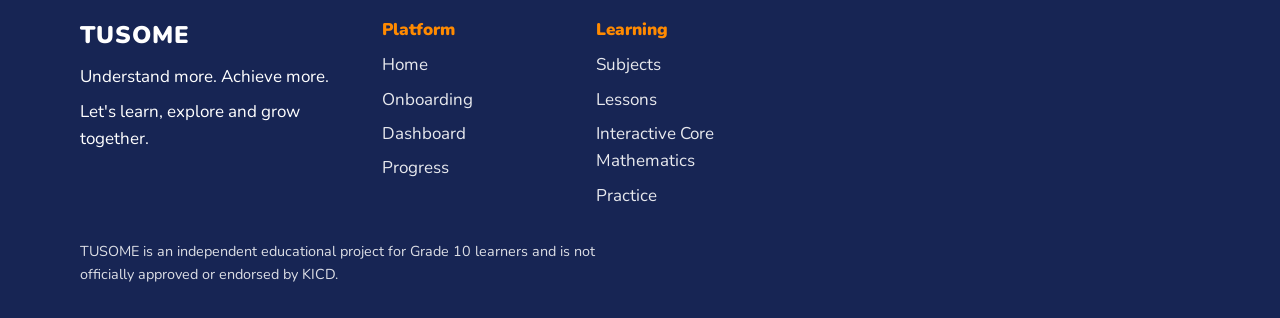
==== commit 76606119: "Update homepage sample prompt for Core Mathematics" ====
--- a/index.html
+++ b/index.html
@@ -70,11 +70,11 @@
 
         <section class="demo" id="try" aria-labelledby="demo-title">
           <p class="demo-tag" id="demo-title">Sample question</p>
-          <p class="demo-q">Solve for x:</p>
+          <p class="demo-q">Try a Core Mathematics question:</p>
           <p class="equation" id="demo-equation" aria-live="off"></p>
 
           <form id="demo-form" novalidate>
-            <label for="demo-answer">Your answer: x =</label>
+            <label for="demo-answer">Your answer:</label>
             <div class="answer-row">
               <input id="demo-answer" type="text" inputmode="numeric" autocomplete="off">
               <button class="btn btn-accent" type="submit">Check my answer</button>
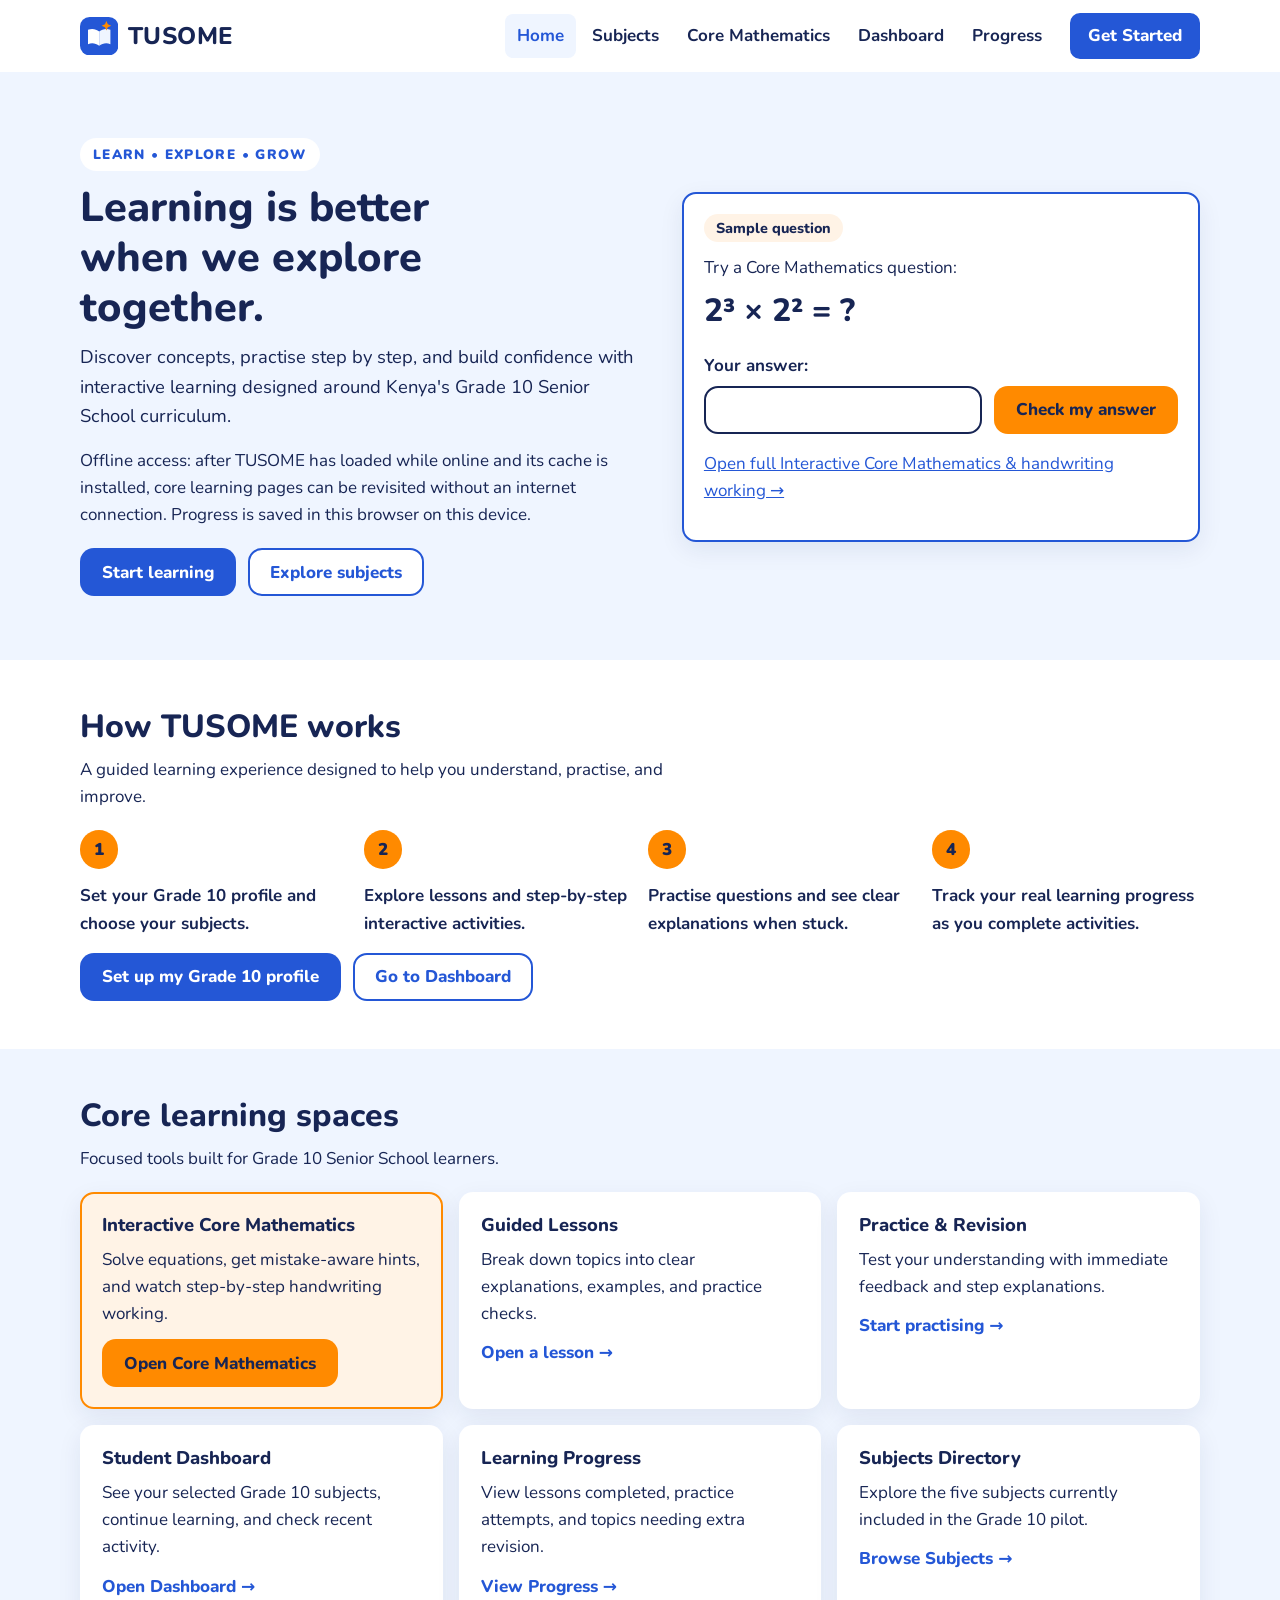
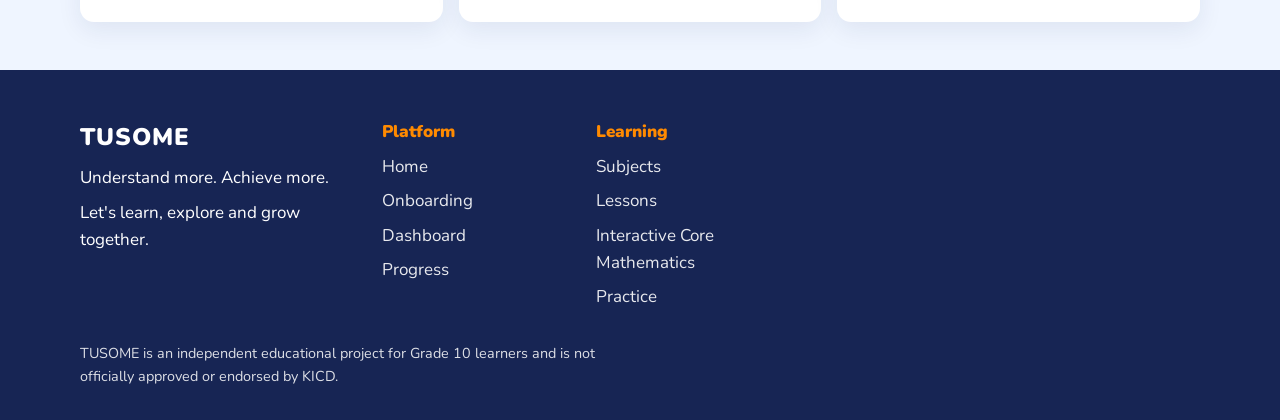
==== commit a7c989a2: "Explain how offline access and local progress storage work" ====
--- a/index.html
+++ b/index.html
@@ -62,6 +62,7 @@
             Discover concepts, practise step by step, and build confidence with interactive
             learning designed around Kenya's Grade 10 Senior School curriculum.
           </p>
+          <p class="section-sub">Offline access: after TUSOME has loaded while online and its cache is installed, core learning pages can be revisited without an internet connection. Progress is saved in this browser on this device.</p>
           <div class="btn-row">
             <a class="btn btn-primary" href="onboarding.html">Start learning</a>
             <a class="btn btn-secondary" href="subjects.html">Explore subjects</a>
